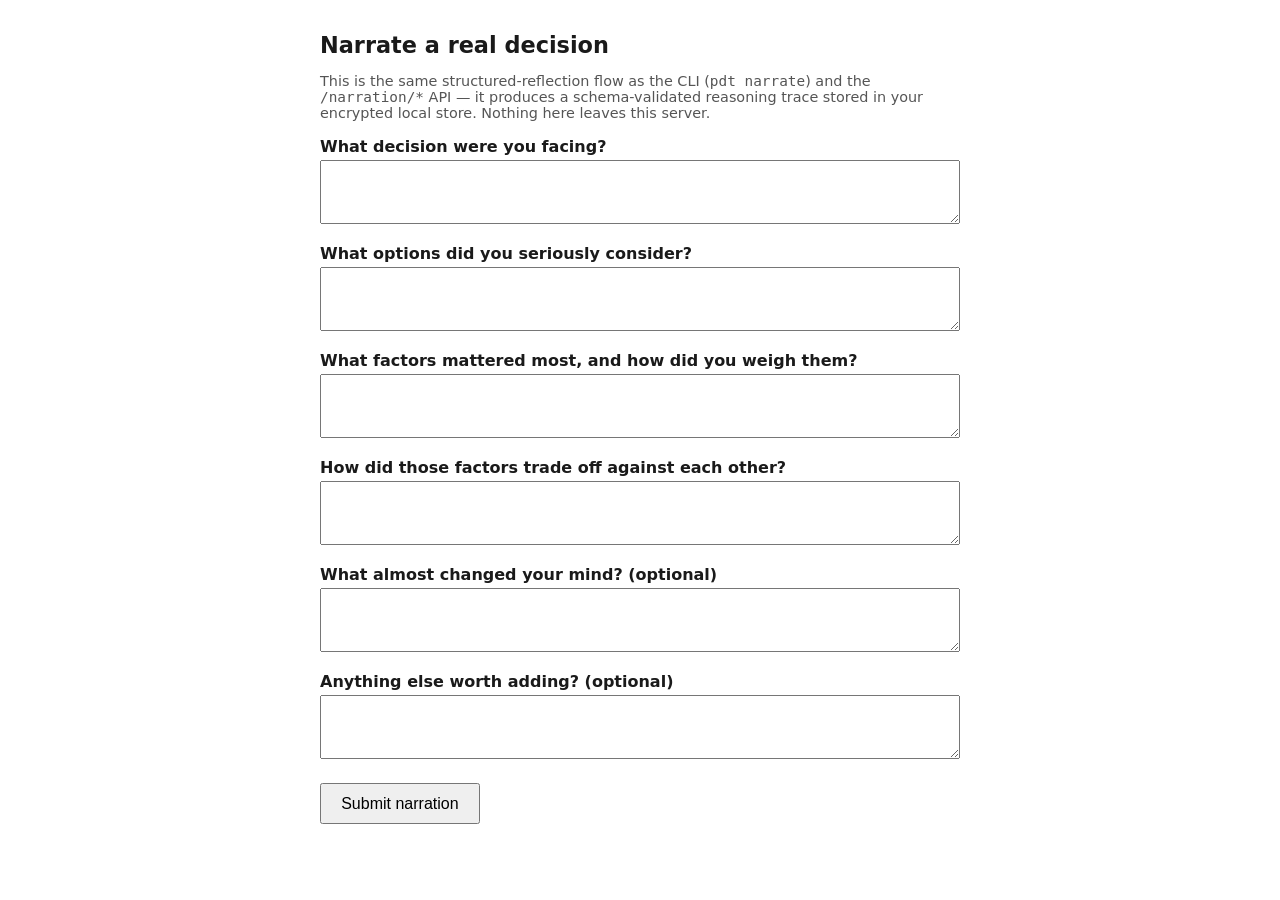
==== src/pdt/ui/web/narration/index.html @ 2767f9eb "first commit" ====
<!DOCTYPE html>
<html lang="en">
<head>
<meta charset="utf-8" />
<title>Personal Digital Twin — Narrate a decision</title>
<meta name="viewport" content="width=device-width, initial-scale=1" />
<style>
  body { font-family: system-ui, sans-serif; max-width: 640px; margin: 2rem auto; padding: 0 1rem; color: #1a1a1a; }
  h1 { font-size: 1.4rem; }
  p.hint { color: #555; font-size: 0.9rem; }
  label { display: block; font-weight: 600; margin-top: 1rem; }
  textarea { width: 100%; min-height: 4rem; margin-top: 0.25rem; font: inherit; box-sizing: border-box; }
  button { margin-top: 1.25rem; padding: 0.6rem 1.2rem; font-size: 1rem; cursor: pointer; }
  #result { margin-top: 1.5rem; white-space: pre-wrap; background: #f5f5f5; padding: 1rem; border-radius: 6px; display: none; }
  #error { color: #b00020; margin-top: 1rem; display: none; }
</style>
</head>
<body>
  <h1>Narrate a real decision</h1>
  <p class="hint">
    This is the same structured-reflection flow as the CLI (<code>pdt narrate</code>) and the
    <code>/narration/*</code> API — it produces a schema-validated reasoning trace stored in
    your encrypted local store. Nothing here leaves this server.
  </p>

  <form id="narration-form">
    <label for="intake">What decision were you facing?</label>
    <textarea id="intake" required></textarea>

    <label for="options">What options did you seriously consider?</label>
    <textarea id="options"></textarea>

    <label for="factors">What factors mattered most, and how did you weigh them?</label>
    <textarea id="factors"></textarea>

    <label for="weighting">How did those factors trade off against each other?</label>
    <textarea id="weighting"></textarea>

    <label for="counterfactual">What almost changed your mind? (optional)</label>
    <textarea id="counterfactual"></textarea>

    <label for="review">Anything else worth adding? (optional)</label>
    <textarea id="review"></textarea>

    <button type="submit">Submit narration</button>
  </form>

  <div id="error"></div>
  <pre id="result"></pre>

<script>
async function submitNarration(event) {
  event.preventDefault();
  const errorBox = document.getElementById('error');
  const resultBox = document.getElementById('result');
  errorBox.style.display = 'none';
  resultBox.style.display = 'none';

  const fields = ['intake', 'options', 'factors', 'weighting', 'counterfactual', 'review'];
  const narration = fields
    .map((id) => document.getElementById(id).value.trim())
    .filter((text) => text.length > 0)
    .join('\n');

  if (!narration) {
    errorBox.textContent = 'Please describe the decision before submitting.';
    errorBox.style.display = 'block';
    return;
  }

  try {
    const startResp = await fetch('/narration/start', { method: 'POST' });
    if (!startResp.ok) throw new Error('Could not start a narration session.');
    const session = await startResp.json();

    const submitResp = await fetch(`/narration/${session.id}/submit`, {
      method: 'POST',
      headers: { 'Content-Type': 'application/json' },
      body: JSON.stringify({ narration }),
    });
    const body = await submitResp.json();
    if (!submitResp.ok) {
      throw new Error(body.detail || 'Extraction failed.');
    }

    resultBox.textContent = JSON.stringify(body, null, 2);
    resultBox.style.display = 'block';
  } catch (err) {
    errorBox.textContent = err instanceof Error ? err.message : String(err);
    errorBox.style.display = 'block';
  }
}

document.getElementById('narration-form').addEventListener('submit', submitNarration);
</script>
</body>
</html>
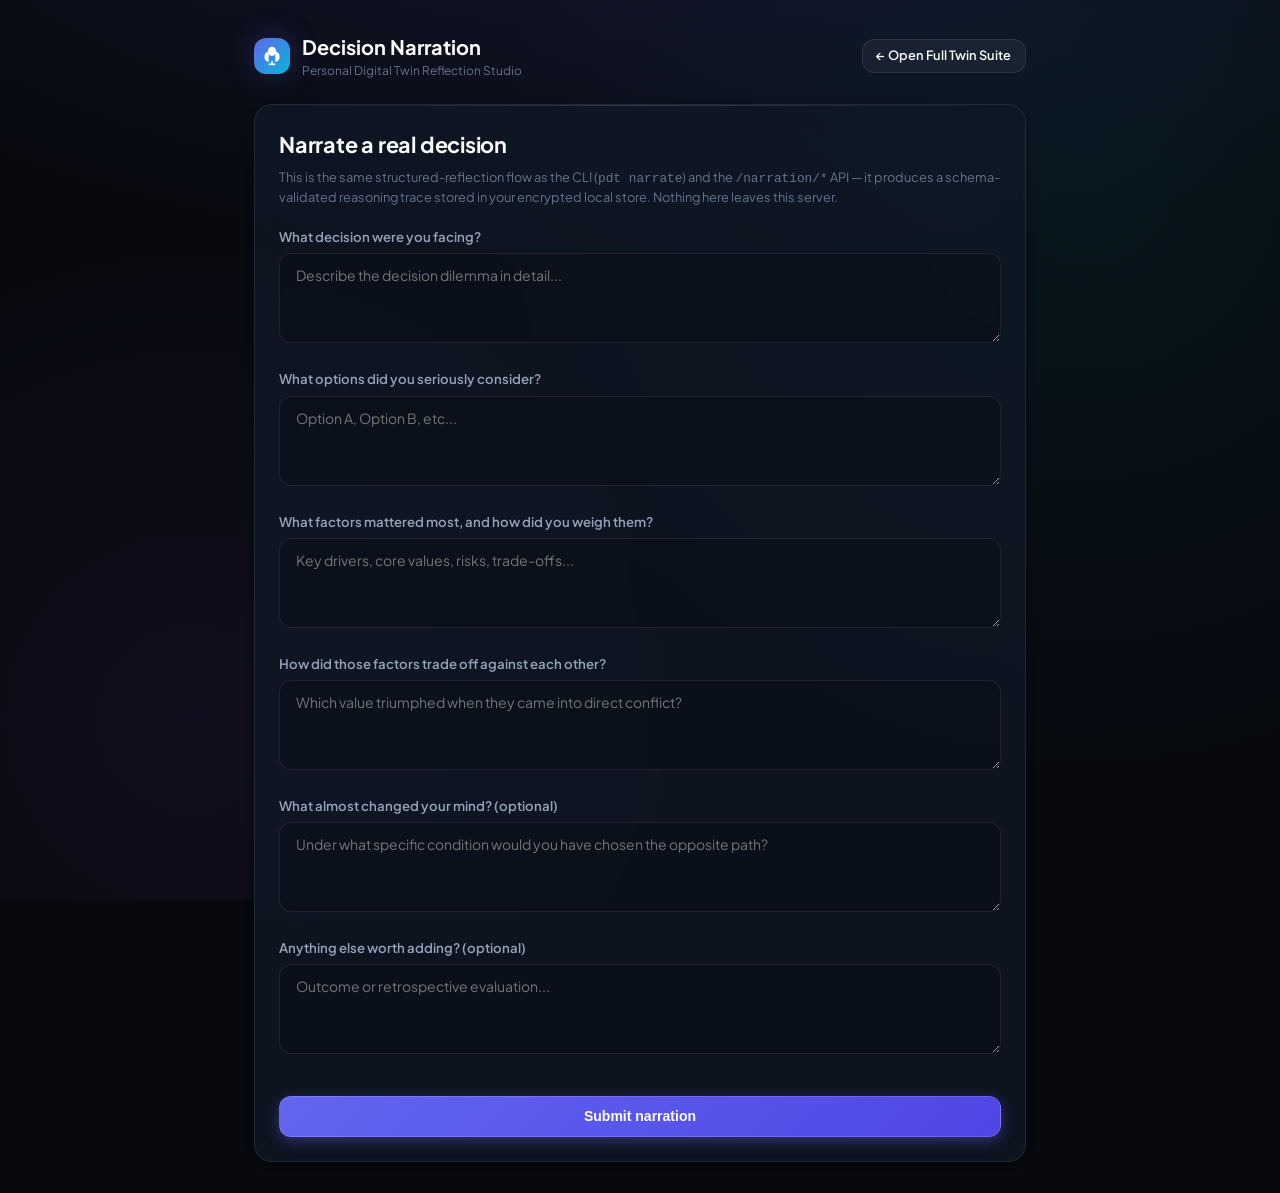
==== commit e6a5501e: "added proper UI" ====
--- a/src/pdt/ui/web/narration/index.html
+++ b/src/pdt/ui/web/narration/index.html
@@ -4,49 +4,87 @@
 <meta charset="utf-8" />
 <title>Personal Digital Twin — Narrate a decision</title>
 <meta name="viewport" content="width=device-width, initial-scale=1" />
+<link rel="stylesheet" href="../styles.css" />
 <style>
-  body { font-family: system-ui, sans-serif; max-width: 640px; margin: 2rem auto; padding: 0 1rem; color: #1a1a1a; }
-  h1 { font-size: 1.4rem; }
-  p.hint { color: #555; font-size: 0.9rem; }
-  label { display: block; font-weight: 600; margin-top: 1rem; }
-  textarea { width: 100%; min-height: 4rem; margin-top: 0.25rem; font: inherit; box-sizing: border-box; }
-  button { margin-top: 1.25rem; padding: 0.6rem 1.2rem; font-size: 1rem; cursor: pointer; }
-  #result { margin-top: 1.5rem; white-space: pre-wrap; background: #f5f5f5; padding: 1rem; border-radius: 6px; display: none; }
-  #error { color: #b00020; margin-top: 1rem; display: none; }
+  body {
+    max-width: 820px;
+    margin: 2rem auto;
+    padding: 0 1.5rem;
+  }
 </style>
 </head>
 <body>
-  <h1>Narrate a real decision</h1>
-  <p class="hint">
-    This is the same structured-reflection flow as the CLI (<code>pdt narrate</code>) and the
-    <code>/narration/*</code> API — it produces a schema-validated reasoning trace stored in
-    your encrypted local store. Nothing here leaves this server.
-  </p>
+  <div style="display: flex; justify-content: space-between; align-items: center; margin-bottom: 1.5rem;">
+    <div style="display: flex; align-items: center; gap: 0.75rem;">
+      <div class="brand-logo" style="width: 36px; height: 36px;">
+        <svg viewBox="0 0 24 24" fill="none" stroke="currentColor" stroke-width="2" style="width: 20px; height: 20px;">
+          <path d="M12 2a4 4 0 0 0-4 4v1a4 4 0 0 0 8 0V6a4 4 0 0 0-4-4z"/>
+          <path d="M16 8a4 4 0 0 1 4 4v2a4 4 0 0 1-4 4"/>
+          <path d="M8 8a4 4 0 0 0-4 4v2a4 4 0 0 0 4 4"/>
+          <path d="M12 18v4"/><path d="M8 22h8"/>
+        </svg>
+      </div>
+      <div>
+        <h2 style="font-size: 1.25rem; font-weight: 700; color: #fff; margin: 0;">Decision Narration</h2>
+        <div style="font-size: 0.75rem; color: var(--text-muted);">Personal Digital Twin Reflection Studio</div>
+      </div>
+    </div>
+    <a href="../" class="btn-secondary" style="text-decoration: none; font-size: 0.8rem; padding: 0.4rem 0.85rem;">
+      ← Open Full Twin Suite
+    </a>
+  </div>
 
-  <form id="narration-form">
-    <label for="intake">What decision were you facing?</label>
-    <textarea id="intake" required></textarea>
+  <div class="glass-card">
+    <div class="card-header">
+      <div>
+        <h1 class="card-title" style="font-size: 1.35rem;">Narrate a real decision</h1>
+        <p class="card-subtitle" style="margin-top: 0.4rem; line-height: 1.5;">
+          This is the same structured-reflection flow as the CLI (<code>pdt narrate</code>) and the
+          <code>/narration/*</code> API — it produces a schema-validated reasoning trace stored in
+          your encrypted local store. Nothing here leaves this server.
+        </p>
+      </div>
+    </div>
 
-    <label for="options">What options did you seriously consider?</label>
-    <textarea id="options"></textarea>
+    <form id="narration-form">
+      <div class="form-group">
+        <label class="form-label" for="intake">What decision were you facing?</label>
+        <textarea class="form-textarea" id="intake" required placeholder="Describe the decision dilemma in detail..."></textarea>
+      </div>
 
-    <label for="factors">What factors mattered most, and how did you weigh them?</label>
-    <textarea id="factors"></textarea>
+      <div class="form-group">
+        <label class="form-label" for="options">What options did you seriously consider?</label>
+        <textarea class="form-textarea" id="options" placeholder="Option A, Option B, etc..."></textarea>
+      </div>
 
-    <label for="weighting">How did those factors trade off against each other?</label>
-    <textarea id="weighting"></textarea>
+      <div class="form-group">
+        <label class="form-label" for="factors">What factors mattered most, and how did you weigh them?</label>
+        <textarea class="form-textarea" id="factors" placeholder="Key drivers, core values, risks, trade-offs..."></textarea>
+      </div>
 
-    <label for="counterfactual">What almost changed your mind? (optional)</label>
-    <textarea id="counterfactual"></textarea>
+      <div class="form-group">
+        <label class="form-label" for="weighting">How did those factors trade off against each other?</label>
+        <textarea class="form-textarea" id="weighting" placeholder="Which value triumphed when they came into direct conflict?"></textarea>
+      </div>
 
-    <label for="review">Anything else worth adding? (optional)</label>
-    <textarea id="review"></textarea>
+      <div class="form-group">
+        <label class="form-label" for="counterfactual">What almost changed your mind? (optional)</label>
+        <textarea class="form-textarea" id="counterfactual" placeholder="Under what specific condition would you have chosen the opposite path?"></textarea>
+      </div>
 
-    <button type="submit">Submit narration</button>
-  </form>
+      <div class="form-group">
+        <label class="form-label" for="review">Anything else worth adding? (optional)</label>
+        <textarea class="form-textarea" id="review" placeholder="Outcome or retrospective evaluation..."></textarea>
+      </div>
 
-  <div id="error"></div>
-  <pre id="result"></pre>
+      <button type="submit" class="btn-primary" style="width: 100%; justify-content: center; margin-top: 1rem;">
+        Submit narration
+      </button>
+    </form>
+
+    <div id="error" style="color: var(--accent-rose); margin-top: 1rem; display: none; padding: 0.75rem; background: rgba(244, 63, 94, 0.1); border-radius: var(--radius-sm); border: 1px solid rgba(244, 63, 94, 0.2);"></div>
+    <pre id="result" style="margin-top: 1.5rem; white-space: pre-wrap; background: rgba(0, 0, 0, 0.4); padding: 1.25rem; border-radius: var(--radius-md); border: 1px solid var(--border-subtle); display: none; font-family: var(--font-mono); font-size: 0.85rem; color: #cbd5e1;"></pre>
+  </div>
 
 <script>
 async function submitNarration(event) {
--- a/src/pdt/ui/web/styles.css
+++ b/src/pdt/ui/web/styles.css
@@ -0,0 +1,1330 @@
+@import url('https://fonts.googleapis.com/css2?family=Plus+Jakarta+Sans:wght@300;400;500;600;700;800&family=JetBrains+Mono:wght@400;500;600&display=swap');
+
+:root {
+  --bg-void: #07090e;
+  --bg-deep: #0b0f19;
+  --bg-surface: rgba(17, 24, 39, 0.75);
+  --bg-surface-elevated: rgba(26, 36, 58, 0.85);
+  --bg-glass-subtle: rgba(255, 255, 255, 0.03);
+  --bg-glass-hover: rgba(255, 255, 255, 0.06);
+
+  --border-subtle: rgba(255, 255, 255, 0.08);
+  --border-hover: rgba(255, 255, 255, 0.16);
+  --border-accent: rgba(99, 102, 241, 0.4);
+  --border-cyan: rgba(6, 182, 212, 0.4);
+
+  --accent-indigo: #6366f1;
+  --accent-indigo-light: #818cf8;
+  --accent-cyan: #06b6d4;
+  --accent-cyan-light: #22d3ee;
+  --accent-emerald: #10b981;
+  --accent-emerald-light: #34d399;
+  --accent-amber: #f59e0b;
+  --accent-amber-light: #fbbf24;
+  --accent-rose: #f43f5e;
+  --accent-rose-light: #fb7185;
+  --accent-purple: #8b5cf6;
+
+  --text-primary: #f8fafc;
+  --text-secondary: #94a3b8;
+  --text-muted: #64748b;
+  --text-dim: #475569;
+
+  --font-main: 'Plus Jakarta Sans', system-ui, -apple-system, sans-serif;
+  --font-mono: 'JetBrains Mono', monospace;
+
+  --shadow-sm: 0 2px 8px rgba(0, 0, 0, 0.4);
+  --shadow-md: 0 8px 24px rgba(0, 0, 0, 0.5);
+  --shadow-lg: 0 16px 40px rgba(0, 0, 0, 0.65);
+  --shadow-glow: 0 0 30px rgba(99, 102, 241, 0.25);
+  --shadow-cyan-glow: 0 0 24px rgba(6, 182, 212, 0.25);
+
+  --radius-sm: 8px;
+  --radius-md: 12px;
+  --radius-lg: 18px;
+  --radius-xl: 24px;
+  --radius-full: 9999px;
+
+  --transition-fast: 150ms cubic-bezier(0.4, 0, 0.2, 1);
+  --transition-normal: 250ms cubic-bezier(0.4, 0, 0.2, 1);
+  --transition-smooth: 400ms cubic-bezier(0.16, 1, 0.3, 1);
+}
+
+*, *::before, *::after {
+  box-sizing: border-box;
+  margin: 0;
+  padding: 0;
+}
+
+body {
+  font-family: var(--font-main);
+  background: var(--bg-void);
+  color: var(--text-primary);
+  min-height: 100vh;
+  line-height: 1.5;
+  overflow-x: hidden;
+  background-image: 
+    radial-gradient(ellipse 80% 50% at 50% -20%, rgba(99, 102, 241, 0.15), transparent),
+    radial-gradient(circle 600px at 85% 20%, rgba(6, 182, 212, 0.08), transparent),
+    radial-gradient(circle 500px at 15% 80%, rgba(139, 92, 246, 0.07), transparent);
+  background-attachment: fixed;
+}
+
+/* Scrollbar */
+::-webkit-scrollbar {
+  width: 8px;
+  height: 8px;
+}
+::-webkit-scrollbar-track {
+  background: var(--bg-deep);
+}
+::-webkit-scrollbar-thumb {
+  background: rgba(255, 255, 255, 0.15);
+  border-radius: var(--radius-full);
+}
+::-webkit-scrollbar-thumb:hover {
+  background: rgba(255, 255, 255, 0.25);
+}
+
+/* App Header */
+.app-header {
+  position: sticky;
+  top: 0;
+  z-index: 100;
+  background: rgba(7, 9, 14, 0.82);
+  backdrop-filter: blur(20px);
+  -webkit-backdrop-filter: blur(20px);
+  border-bottom: 1px solid var(--border-subtle);
+  padding: 0.875rem 2rem;
+}
+
+.header-container {
+  max-width: 1440px;
+  margin: 0 auto;
+  display: flex;
+  align-items: center;
+  justify-content: space-between;
+  gap: 1.5rem;
+}
+
+.brand-section {
+  display: flex;
+  align-items: center;
+  gap: 1rem;
+}
+
+.brand-logo {
+  width: 42px;
+  height: 42px;
+  border-radius: var(--radius-md);
+  background: linear-gradient(135deg, var(--accent-indigo), var(--accent-cyan));
+  display: flex;
+  align-items: center;
+  justify-content: center;
+  box-shadow: var(--shadow-glow);
+  position: relative;
+  flex-shrink: 0;
+}
+
+.brand-logo svg {
+  width: 24px;
+  height: 24px;
+  fill: #fff;
+}
+
+.brand-titles h1 {
+  font-size: 1.25rem;
+  font-weight: 700;
+  letter-spacing: -0.02em;
+  background: linear-gradient(to right, #ffffff, #cbd5e1);
+  -webkit-background-clip: text;
+  -webkit-text-fill-color: transparent;
+  line-height: 1.2;
+}
+
+.brand-titles .tagline {
+  font-size: 0.75rem;
+  color: var(--text-muted);
+  font-weight: 500;
+  letter-spacing: 0.03em;
+  text-transform: uppercase;
+}
+
+.header-stats {
+  display: flex;
+  align-items: center;
+  gap: 1.25rem;
+}
+
+.status-badge {
+  display: flex;
+  align-items: center;
+  gap: 0.5rem;
+  padding: 0.35rem 0.85rem;
+  background: var(--bg-surface);
+  border: 1px solid var(--border-subtle);
+  border-radius: var(--radius-full);
+  font-size: 0.8rem;
+  font-weight: 500;
+}
+
+.status-dot {
+  width: 8px;
+  height: 8px;
+  border-radius: 50%;
+  background: var(--accent-emerald);
+  box-shadow: 0 0 10px var(--accent-emerald);
+  position: relative;
+}
+
+.status-dot.pulsing::after {
+  content: '';
+  position: absolute;
+  top: -2px;
+  left: -2px;
+  width: 12px;
+  height: 12px;
+  border-radius: 50%;
+  border: 1px solid var(--accent-emerald);
+  animation: pulse-ring 2s infinite ease-out;
+}
+
+@keyframes pulse-ring {
+  0% { transform: scale(0.8); opacity: 1; }
+  100% { transform: scale(2.2); opacity: 0; }
+}
+
+.header-actions {
+  display: flex;
+  align-items: center;
+  gap: 0.75rem;
+}
+
+.data-mode-toggle {
+  display: flex;
+  background: rgba(0, 0, 0, 0.4);
+  border: 1px solid var(--border-subtle);
+  border-radius: var(--radius-full);
+  padding: 2px;
+}
+
+.mode-btn {
+  padding: 0.35rem 0.85rem;
+  border: none;
+  background: transparent;
+  color: var(--text-muted);
+  font-size: 0.775rem;
+  font-weight: 600;
+  cursor: pointer;
+  border-radius: var(--radius-full);
+  transition: var(--transition-fast);
+}
+
+.mode-btn.active {
+  background: var(--accent-indigo);
+  color: #fff;
+  box-shadow: 0 2px 10px rgba(99, 102, 241, 0.4);
+}
+
+.btn-icon {
+  background: var(--bg-surface);
+  border: 1px solid var(--border-subtle);
+  color: var(--text-secondary);
+  width: 36px;
+  height: 36px;
+  border-radius: var(--radius-md);
+  display: inline-flex;
+  align-items: center;
+  justify-content: center;
+  cursor: pointer;
+  transition: var(--transition-fast);
+}
+
+.btn-icon:hover {
+  background: var(--bg-surface-elevated);
+  border-color: var(--border-hover);
+  color: var(--text-primary);
+}
+
+/* Navigation Tabs */
+.nav-bar {
+  background: rgba(11, 15, 25, 0.75);
+  border-bottom: 1px solid var(--border-subtle);
+  backdrop-filter: blur(12px);
+  padding: 0 2rem;
+  position: sticky;
+  top: 67px;
+  z-index: 90;
+}
+
+.nav-container {
+  max-width: 1440px;
+  margin: 0 auto;
+  display: flex;
+  gap: 0.5rem;
+  overflow-x: auto;
+  scrollbar-width: none;
+}
+
+.nav-container::-webkit-scrollbar {
+  display: none;
+}
+
+.nav-tab {
+  display: flex;
+  align-items: center;
+  gap: 0.5rem;
+  padding: 0.85rem 1.15rem;
+  background: transparent;
+  border: none;
+  border-bottom: 2px solid transparent;
+  color: var(--text-secondary);
+  font-size: 0.875rem;
+  font-weight: 600;
+  cursor: pointer;
+  white-space: nowrap;
+  transition: var(--transition-fast);
+}
+
+.nav-tab svg {
+  width: 17px;
+  height: 17px;
+  opacity: 0.7;
+  transition: var(--transition-fast);
+}
+
+.nav-tab:hover {
+  color: var(--text-primary);
+}
+
+.nav-tab:hover svg {
+  opacity: 1;
+}
+
+.nav-tab.active {
+  color: #fff;
+  border-bottom-color: var(--accent-indigo-light);
+}
+
+.nav-tab.active svg {
+  opacity: 1;
+  stroke: var(--accent-cyan-light);
+}
+
+.badge-counter {
+  padding: 0.15rem 0.5rem;
+  border-radius: var(--radius-full);
+  background: rgba(255, 255, 255, 0.1);
+  font-size: 0.7rem;
+  font-weight: 700;
+}
+
+.badge-counter.alert {
+  background: rgba(244, 63, 94, 0.2);
+  color: var(--accent-rose-light);
+  border: 1px solid rgba(244, 63, 94, 0.3);
+}
+
+/* Main Layout */
+.main-wrapper {
+  max-width: 1440px;
+  margin: 0 auto;
+  padding: 2rem;
+  min-height: calc(100vh - 140px);
+}
+
+.tab-pane {
+  display: none;
+  animation: fadeIn 0.3s ease-in-out;
+}
+
+.tab-pane.active {
+  display: block;
+}
+
+@keyframes fadeIn {
+  from { opacity: 0; transform: translateY(8px); }
+  to { opacity: 1; transform: translateY(0); }
+}
+
+/* Grid System */
+.grid-cols-4 {
+  display: grid;
+  grid-template-columns: repeat(4, 1fr);
+  gap: 1.5rem;
+}
+
+.grid-cols-3 {
+  display: grid;
+  grid-template-columns: repeat(3, 1fr);
+  gap: 1.5rem;
+}
+
+.grid-cols-2 {
+  display: grid;
+  grid-template-columns: repeat(2, 1fr);
+  gap: 1.5rem;
+}
+
+.grid-1-2 {
+  display: grid;
+  grid-template-columns: 1fr 2fr;
+  gap: 1.5rem;
+}
+
+.grid-2-1 {
+  display: grid;
+  grid-template-columns: 2fr 1fr;
+  gap: 1.5rem;
+}
+
+@media (max-width: 1100px) {
+  .grid-cols-4 { grid-template-columns: repeat(2, 1fr); }
+  .grid-cols-3 { grid-template-columns: 1fr; }
+  .grid-1-2, .grid-2-1 { grid-template-columns: 1fr; }
+}
+
+@media (max-width: 680px) {
+  .grid-cols-4, .grid-cols-2 { grid-template-columns: 1fr; }
+  .main-wrapper { padding: 1rem; }
+  .app-header { padding: 0.75rem 1rem; }
+}
+
+/* Glassmorphic Cards */
+.glass-card {
+  background: var(--bg-surface);
+  border: 1px solid var(--border-subtle);
+  border-radius: var(--radius-lg);
+  padding: 1.5rem;
+  box-shadow: var(--shadow-sm);
+  backdrop-filter: blur(16px);
+  -webkit-backdrop-filter: blur(16px);
+  position: relative;
+  overflow: hidden;
+  transition: var(--transition-normal);
+}
+
+.glass-card::before {
+  content: '';
+  position: absolute;
+  top: 0;
+  left: 0;
+  right: 0;
+  height: 1px;
+  background: linear-gradient(90deg, transparent, rgba(255, 255, 255, 0.15), transparent);
+}
+
+.glass-card.interactive:hover {
+  border-color: var(--border-hover);
+  transform: translateY(-2px);
+  box-shadow: var(--shadow-md);
+}
+
+.card-header {
+  display: flex;
+  align-items: center;
+  justify-content: space-between;
+  margin-bottom: 1.25rem;
+}
+
+.card-title {
+  display: flex;
+  align-items: center;
+  gap: 0.65rem;
+  font-size: 1.05rem;
+  font-weight: 700;
+  color: var(--text-primary);
+  letter-spacing: -0.01em;
+}
+
+.card-title svg {
+  width: 20px;
+  height: 20px;
+  color: var(--accent-indigo-light);
+}
+
+.card-subtitle {
+  font-size: 0.8rem;
+  color: var(--text-muted);
+  margin-top: 0.25rem;
+}
+
+/* KPI Metric Cards */
+.kpi-card {
+  padding: 1.5rem;
+  position: relative;
+}
+
+.kpi-header {
+  display: flex;
+  justify-content: space-between;
+  align-items: flex-start;
+  margin-bottom: 0.75rem;
+}
+
+.kpi-label {
+  font-size: 0.8rem;
+  font-weight: 600;
+  text-transform: uppercase;
+  letter-spacing: 0.05em;
+  color: var(--text-muted);
+}
+
+.kpi-icon-wrap {
+  width: 36px;
+  height: 36px;
+  border-radius: var(--radius-md);
+  display: flex;
+  align-items: center;
+  justify-content: center;
+  background: rgba(99, 102, 241, 0.1);
+  color: var(--accent-indigo-light);
+}
+
+.kpi-icon-wrap.cyan {
+  background: rgba(6, 182, 212, 0.1);
+  color: var(--accent-cyan);
+}
+
+.kpi-icon-wrap.emerald {
+  background: rgba(16, 185, 129, 0.1);
+  color: var(--accent-emerald);
+}
+
+.kpi-icon-wrap.rose {
+  background: rgba(244, 63, 94, 0.1);
+  color: var(--accent-rose);
+}
+
+.kpi-value {
+  font-size: 2.15rem;
+  font-weight: 800;
+  letter-spacing: -0.03em;
+  line-height: 1.1;
+  color: #fff;
+}
+
+.kpi-meta {
+  display: flex;
+  align-items: center;
+  gap: 0.5rem;
+  margin-top: 0.5rem;
+  font-size: 0.775rem;
+  color: var(--text-secondary);
+}
+
+.kpi-trend {
+  font-weight: 700;
+}
+.kpi-trend.positive { color: var(--accent-emerald); }
+.kpi-trend.neutral { color: var(--accent-cyan); }
+.kpi-trend.warning { color: var(--accent-amber); }
+
+/* Hero Banner */
+.hero-banner {
+  background: linear-gradient(135deg, rgba(30, 41, 59, 0.8), rgba(15, 23, 42, 0.9));
+  border: 1px solid rgba(99, 102, 241, 0.3);
+  border-radius: var(--radius-xl);
+  padding: 2rem 2.5rem;
+  margin-bottom: 2rem;
+  position: relative;
+  overflow: hidden;
+  box-shadow: var(--shadow-glow);
+}
+
+.hero-banner::after {
+  content: '';
+  position: absolute;
+  top: -50%;
+  right: -20%;
+  width: 450px;
+  height: 450px;
+  background: radial-gradient(circle, rgba(99, 102, 241, 0.2), transparent 70%);
+  pointer-events: none;
+}
+
+.hero-content {
+  position: relative;
+  z-index: 2;
+  max-width: 820px;
+}
+
+.hero-badge {
+  display: inline-flex;
+  align-items: center;
+  gap: 0.5rem;
+  padding: 0.35rem 0.85rem;
+  background: rgba(99, 102, 241, 0.15);
+  border: 1px solid rgba(99, 102, 241, 0.3);
+  border-radius: var(--radius-full);
+  font-size: 0.75rem;
+  font-weight: 700;
+  color: var(--accent-indigo-light);
+  margin-bottom: 1rem;
+  text-transform: uppercase;
+  letter-spacing: 0.05em;
+}
+
+.hero-title {
+  font-size: 1.85rem;
+  font-weight: 800;
+  line-height: 1.25;
+  letter-spacing: -0.02em;
+  margin-bottom: 0.75rem;
+  background: linear-gradient(to right, #ffffff, #e2e8f0);
+  -webkit-background-clip: text;
+  -webkit-text-fill-color: transparent;
+}
+
+.hero-desc {
+  font-size: 0.95rem;
+  color: var(--text-secondary);
+  line-height: 1.6;
+  margin-bottom: 1.5rem;
+}
+
+.hero-actions {
+  display: flex;
+  align-items: center;
+  gap: 1rem;
+  flex-wrap: wrap;
+}
+
+/* Buttons */
+.btn-primary {
+  display: inline-flex;
+  align-items: center;
+  gap: 0.5rem;
+  padding: 0.7rem 1.4rem;
+  background: linear-gradient(135deg, var(--accent-indigo), #4f46e5);
+  border: 1px solid rgba(255, 255, 255, 0.15);
+  border-radius: var(--radius-md);
+  color: #fff;
+  font-size: 0.875rem;
+  font-weight: 600;
+  cursor: pointer;
+  box-shadow: 0 4px 14px rgba(99, 102, 241, 0.4);
+  transition: var(--transition-normal);
+}
+
+.btn-primary:hover {
+  transform: translateY(-1px);
+  box-shadow: 0 6px 20px rgba(99, 102, 241, 0.6);
+  background: linear-gradient(135deg, var(--accent-indigo-light), var(--accent-indigo));
+}
+
+.btn-secondary {
+  display: inline-flex;
+  align-items: center;
+  gap: 0.5rem;
+  padding: 0.7rem 1.4rem;
+  background: rgba(255, 255, 255, 0.05);
+  border: 1px solid var(--border-subtle);
+  border-radius: var(--radius-md);
+  color: var(--text-primary);
+  font-size: 0.875rem;
+  font-weight: 600;
+  cursor: pointer;
+  transition: var(--transition-fast);
+}
+
+.btn-secondary:hover {
+  background: rgba(255, 255, 255, 0.1);
+  border-color: var(--border-hover);
+}
+
+/* Confidence Bar Component */
+.confidence-bar-container {
+  margin-top: 0.85rem;
+}
+
+.confidence-bar-header {
+  display: flex;
+  justify-content: space-between;
+  align-items: center;
+  font-size: 0.8rem;
+  margin-bottom: 0.4rem;
+}
+
+.confidence-bar-label {
+  font-weight: 600;
+  color: var(--text-secondary);
+}
+
+.confidence-bar-numbers {
+  font-family: var(--font-mono);
+  font-size: 0.75rem;
+  color: var(--text-muted);
+}
+
+.confidence-bar-track {
+  height: 8px;
+  background: rgba(0, 0, 0, 0.35);
+  border-radius: var(--radius-full);
+  position: relative;
+  overflow: hidden;
+  border: 1px solid rgba(255, 255, 255, 0.05);
+}
+
+.confidence-bar-ci {
+  position: absolute;
+  top: 0;
+  bottom: 0;
+  background: rgba(99, 102, 241, 0.25);
+  border-radius: var(--radius-full);
+}
+
+.confidence-bar-fill {
+  position: absolute;
+  top: 0;
+  bottom: 0;
+  background: linear-gradient(90deg, var(--accent-indigo), var(--accent-cyan));
+  border-radius: var(--radius-full);
+  transition: width 0.6s cubic-bezier(0.16, 1, 0.3, 1);
+}
+
+/* Canvas Belief Graph Section */
+.graph-viewport {
+  position: relative;
+  width: 100%;
+  height: 580px;
+  background: radial-gradient(circle at center, #0e1526 0%, #080a12 100%);
+  border-radius: var(--radius-lg);
+  border: 1px solid var(--border-subtle);
+  overflow: hidden;
+}
+
+#belief-canvas {
+  width: 100%;
+  height: 100%;
+  display: block;
+}
+
+.graph-controls {
+  position: absolute;
+  top: 1.25rem;
+  left: 1.25rem;
+  display: flex;
+  align-items: center;
+  gap: 0.5rem;
+  background: rgba(11, 15, 25, 0.85);
+  backdrop-filter: blur(12px);
+  border: 1px solid var(--border-subtle);
+  border-radius: var(--radius-full);
+  padding: 0.35rem 0.65rem;
+  z-index: 10;
+}
+
+.domain-pill {
+  font-size: 0.75rem;
+  font-weight: 600;
+  padding: 0.25rem 0.65rem;
+  border-radius: var(--radius-full);
+  cursor: pointer;
+  background: transparent;
+  border: 1px solid transparent;
+  color: var(--text-muted);
+  transition: var(--transition-fast);
+}
+
+.domain-pill.active {
+  background: rgba(99, 102, 241, 0.2);
+  border-color: rgba(99, 102, 241, 0.4);
+  color: #fff;
+}
+
+.graph-zoom-controls {
+  position: absolute;
+  bottom: 1.25rem;
+  right: 1.25rem;
+  display: flex;
+  flex-direction: column;
+  gap: 0.35rem;
+  z-index: 10;
+}
+
+.graph-legend {
+  position: absolute;
+  bottom: 1.25rem;
+  left: 1.25rem;
+  background: rgba(11, 15, 25, 0.85);
+  backdrop-filter: blur(12px);
+  border: 1px solid var(--border-subtle);
+  border-radius: var(--radius-md);
+  padding: 0.75rem 1rem;
+  font-size: 0.75rem;
+  color: var(--text-secondary);
+  display: flex;
+  gap: 1rem;
+  z-index: 10;
+}
+
+.legend-item {
+  display: flex;
+  align-items: center;
+  gap: 0.4rem;
+}
+
+.legend-dot {
+  width: 10px;
+  height: 10px;
+  border-radius: 50%;
+}
+
+/* Belief Inspector Drawer */
+.inspector-card {
+  padding: 1.5rem;
+  min-height: 580px;
+  display: flex;
+  flex-direction: column;
+}
+
+.inspector-empty {
+  flex: 1;
+  display: flex;
+  flex-direction: column;
+  align-items: center;
+  justify-content: center;
+  text-align: center;
+  color: var(--text-muted);
+  padding: 2rem;
+}
+
+.inspector-empty svg {
+  width: 48px;
+  height: 48px;
+  stroke: var(--text-dim);
+  margin-bottom: 1rem;
+}
+
+.belief-badge {
+  display: inline-block;
+  padding: 0.25rem 0.65rem;
+  border-radius: var(--radius-full);
+  font-size: 0.75rem;
+  font-weight: 700;
+  text-transform: uppercase;
+  margin-bottom: 0.75rem;
+}
+
+.belief-statement {
+  font-size: 1.15rem;
+  font-weight: 600;
+  color: var(--text-primary);
+  line-height: 1.4;
+  margin-bottom: 1.25rem;
+}
+
+.belief-stats-grid {
+  display: grid;
+  grid-template-columns: 1fr 1fr;
+  gap: 1rem;
+  margin-bottom: 1.5rem;
+}
+
+.stat-box {
+  background: rgba(0, 0, 0, 0.25);
+  border: 1px solid var(--border-subtle);
+  border-radius: var(--radius-md);
+  padding: 0.85rem;
+}
+
+.stat-box .stat-label {
+  font-size: 0.7rem;
+  color: var(--text-muted);
+  text-transform: uppercase;
+  font-weight: 600;
+}
+
+.stat-box .stat-val {
+  font-size: 1.25rem;
+  font-weight: 700;
+  color: #fff;
+  font-family: var(--font-mono);
+  margin-top: 0.2rem;
+}
+
+/* Simulation Sandbox */
+.sandbox-header-strip {
+  display: flex;
+  justify-content: space-between;
+  align-items: center;
+  margin-bottom: 1.5rem;
+  flex-wrap: wrap;
+  gap: 1rem;
+}
+
+.query-type-selector {
+  display: flex;
+  background: rgba(0, 0, 0, 0.4);
+  border: 1px solid var(--border-subtle);
+  border-radius: var(--radius-md);
+  padding: 3px;
+  gap: 3px;
+}
+
+.query-type-btn {
+  padding: 0.5rem 1rem;
+  border: none;
+  background: transparent;
+  color: var(--text-secondary);
+  font-size: 0.8rem;
+  font-weight: 600;
+  border-radius: var(--radius-sm);
+  cursor: pointer;
+  transition: var(--transition-fast);
+}
+
+.query-type-btn.active {
+  background: var(--accent-indigo);
+  color: #fff;
+}
+
+.scenario-presets {
+  display: flex;
+  align-items: center;
+  gap: 0.5rem;
+  font-size: 0.8rem;
+  color: var(--text-muted);
+}
+
+.preset-chip {
+  padding: 0.35rem 0.75rem;
+  background: var(--bg-surface);
+  border: 1px solid var(--border-subtle);
+  border-radius: var(--radius-full);
+  color: var(--text-secondary);
+  font-size: 0.75rem;
+  font-weight: 600;
+  cursor: pointer;
+  transition: var(--transition-fast);
+}
+
+.preset-chip:hover {
+  background: var(--bg-surface-elevated);
+  border-color: var(--border-hover);
+  color: var(--text-primary);
+}
+
+.form-group {
+  margin-bottom: 1.25rem;
+}
+
+.form-label {
+  display: block;
+  font-size: 0.825rem;
+  font-weight: 600;
+  color: var(--text-secondary);
+  margin-bottom: 0.4rem;
+}
+
+.form-input, .form-textarea, .form-select {
+  width: 100%;
+  padding: 0.75rem 1rem;
+  background: rgba(11, 15, 25, 0.6);
+  border: 1px solid var(--border-subtle);
+  border-radius: var(--radius-md);
+  color: var(--text-primary);
+  font-family: var(--font-main);
+  font-size: 0.875rem;
+  outline: none;
+  transition: var(--transition-fast);
+}
+
+.form-textarea {
+  min-height: 90px;
+  resize: vertical;
+}
+
+.form-input:focus, .form-textarea:focus, .form-select:focus {
+  border-color: var(--border-focus);
+  box-shadow: 0 0 0 3px rgba(99, 102, 241, 0.2);
+}
+
+.options-builder {
+  display: flex;
+  flex-direction: column;
+  gap: 0.5rem;
+}
+
+.option-row {
+  display: flex;
+  align-items: center;
+  gap: 0.5rem;
+}
+
+.option-tag {
+  width: 28px;
+  height: 28px;
+  border-radius: var(--radius-sm);
+  background: rgba(99, 102, 241, 0.2);
+  color: var(--accent-indigo-light);
+  font-weight: 700;
+  font-size: 0.75rem;
+  display: flex;
+  align-items: center;
+  justify-content: center;
+  flex-shrink: 0;
+}
+
+/* Perturbation Sliders (Counterfactual) */
+.perturb-panel {
+  background: rgba(0, 0, 0, 0.25);
+  border: 1px solid var(--border-subtle);
+  border-radius: var(--radius-md);
+  padding: 1.25rem;
+  margin-bottom: 1.25rem;
+}
+
+.perturb-slider-grid {
+  display: grid;
+  grid-template-columns: repeat(2, 1fr);
+  gap: 1rem;
+}
+
+.slider-group {
+  display: flex;
+  flex-direction: column;
+  gap: 0.35rem;
+}
+
+.slider-header {
+  display: flex;
+  justify-content: space-between;
+  font-size: 0.775rem;
+}
+
+.slider-val {
+  font-family: var(--font-mono);
+  font-weight: 700;
+}
+
+.slider-val.positive { color: var(--accent-emerald); }
+.slider-val.negative { color: var(--accent-rose); }
+.slider-val.zero { color: var(--text-muted); }
+
+input[type="range"] {
+  accent-color: var(--accent-indigo);
+  cursor: pointer;
+}
+
+/* Simulation Result Presentation */
+.sim-result-card {
+  background: linear-gradient(135deg, rgba(26, 36, 58, 0.9), rgba(15, 23, 42, 0.95));
+  border: 1px solid rgba(99, 102, 241, 0.35);
+  border-radius: var(--radius-lg);
+  padding: 1.75rem;
+  box-shadow: var(--shadow-glow);
+}
+
+.sim-choice-highlight {
+  display: flex;
+  align-items: center;
+  justify-content: space-between;
+  background: rgba(99, 102, 241, 0.12);
+  border: 1px solid rgba(99, 102, 241, 0.3);
+  border-radius: var(--radius-md);
+  padding: 1.25rem 1.5rem;
+  margin-bottom: 1.25rem;
+}
+
+.choice-label {
+  font-size: 0.75rem;
+  font-weight: 700;
+  text-transform: uppercase;
+  color: var(--accent-indigo-light);
+  letter-spacing: 0.05em;
+}
+
+.choice-text {
+  font-size: 1.35rem;
+  font-weight: 800;
+  color: #fff;
+  margin-top: 0.2rem;
+}
+
+.ci-pill {
+  font-family: var(--font-mono);
+  font-size: 0.825rem;
+  background: rgba(0, 0, 0, 0.4);
+  border: 1px solid var(--border-subtle);
+  padding: 0.35rem 0.75rem;
+  border-radius: var(--radius-full);
+  color: var(--accent-cyan);
+}
+
+.monologue-box {
+  background: rgba(0, 0, 0, 0.35);
+  border-left: 3px solid var(--accent-cyan);
+  padding: 1rem 1.25rem;
+  border-radius: 0 var(--radius-md) var(--radius-md) 0;
+  font-size: 0.9rem;
+  line-height: 1.6;
+  color: #cbd5e1;
+  margin-bottom: 1.25rem;
+  font-style: italic;
+}
+
+.contributions-strip {
+  display: flex;
+  flex-wrap: wrap;
+  gap: 0.5rem;
+  margin-bottom: 1.25rem;
+}
+
+.param-pill {
+  display: inline-flex;
+  align-items: center;
+  gap: 0.4rem;
+  padding: 0.25rem 0.65rem;
+  background: rgba(255, 255, 255, 0.06);
+  border: 1px solid var(--border-subtle);
+  border-radius: var(--radius-full);
+  font-size: 0.75rem;
+  font-family: var(--font-mono);
+}
+
+.param-weight {
+  color: var(--accent-emerald-light);
+  font-weight: 700;
+}
+
+/* Feedback Drawer in Simulation */
+.feedback-box {
+  background: rgba(11, 15, 25, 0.6);
+  border: 1px solid var(--border-subtle);
+  border-radius: var(--radius-md);
+  padding: 1rem 1.25rem;
+  margin-top: 1.25rem;
+}
+
+.feedback-title {
+  font-size: 0.85rem;
+  font-weight: 700;
+  color: var(--text-primary);
+  margin-bottom: 0.5rem;
+}
+
+/* Tension Cards */
+.tension-card {
+  background: rgba(20, 24, 36, 0.75);
+  border: 1px solid rgba(244, 63, 94, 0.2);
+  border-radius: var(--radius-md);
+  padding: 1.25rem;
+  margin-bottom: 1rem;
+  transition: var(--transition-fast);
+}
+
+.tension-card:hover {
+  border-color: rgba(244, 63, 94, 0.45);
+  transform: translateY(-2px);
+}
+
+.tension-header {
+  display: flex;
+  justify-content: space-between;
+  align-items: center;
+  margin-bottom: 0.75rem;
+}
+
+.tension-pair {
+  display: flex;
+  align-items: center;
+  gap: 0.5rem;
+  font-weight: 700;
+  font-size: 0.95rem;
+}
+
+.tension-vs {
+  font-size: 0.75rem;
+  color: var(--accent-rose);
+  font-weight: 800;
+  padding: 0.15rem 0.4rem;
+  background: rgba(244, 63, 94, 0.1);
+  border-radius: var(--radius-sm);
+}
+
+.severity-meter {
+  display: flex;
+  align-items: center;
+  gap: 0.35rem;
+  font-size: 0.75rem;
+  font-weight: 700;
+  color: var(--accent-rose-light);
+}
+
+/* Narration Studio */
+.studio-steps-nav {
+  display: flex;
+  align-items: center;
+  gap: 0.5rem;
+  margin-bottom: 1.5rem;
+  overflow-x: auto;
+  padding-bottom: 0.5rem;
+}
+
+.studio-step-btn {
+  display: flex;
+  align-items: center;
+  gap: 0.5rem;
+  padding: 0.6rem 1rem;
+  background: rgba(0, 0, 0, 0.3);
+  border: 1px solid var(--border-subtle);
+  border-radius: var(--radius-full);
+  color: var(--text-muted);
+  font-size: 0.8rem;
+  font-weight: 600;
+  cursor: pointer;
+  transition: var(--transition-fast);
+  white-space: nowrap;
+}
+
+.studio-step-btn.active {
+  background: var(--accent-indigo);
+  border-color: var(--accent-indigo-light);
+  color: #fff;
+  box-shadow: 0 2px 10px rgba(99, 102, 241, 0.4);
+}
+
+.studio-step-btn.completed {
+  color: var(--accent-emerald-light);
+  border-color: rgba(16, 185, 129, 0.3);
+}
+
+.step-number {
+  width: 20px;
+  height: 20px;
+  border-radius: 50%;
+  background: rgba(255, 255, 255, 0.1);
+  display: flex;
+  align-items: center;
+  justify-content: center;
+  font-size: 0.7rem;
+}
+
+/* Live Toast Notifications */
+#toast-container {
+  position: fixed;
+  bottom: 2rem;
+  right: 2rem;
+  z-index: 1000;
+  display: flex;
+  flex-direction: column;
+  gap: 0.75rem;
+  pointer-events: none;
+}
+
+.toast {
+  pointer-events: auto;
+  min-width: 300px;
+  max-width: 420px;
+  padding: 0.9rem 1.25rem;
+  border-radius: var(--radius-md);
+  background: rgba(15, 23, 42, 0.95);
+  backdrop-filter: blur(20px);
+  border: 1px solid var(--border-subtle);
+  box-shadow: var(--shadow-lg);
+  display: flex;
+  align-items: flex-start;
+  gap: 0.75rem;
+  font-size: 0.85rem;
+  animation: slideIn 0.3s ease-out;
+}
+
+.toast.success {
+  border-color: rgba(16, 185, 129, 0.4);
+  color: #f8fafc;
+}
+.toast.success .toast-icon { color: var(--accent-emerald); }
+
+.toast.error {
+  border-color: rgba(244, 63, 94, 0.4);
+  color: #f8fafc;
+}
+.toast.error .toast-icon { color: var(--accent-rose); }
+
+.toast.info {
+  border-color: rgba(6, 182, 212, 0.4);
+  color: #f8fafc;
+}
+.toast.info .toast-icon { color: var(--accent-cyan); }
+
+@keyframes slideIn {
+  from { transform: translateX(100%); opacity: 0; }
+  to { transform: translateX(0); opacity: 1; }
+}
+
+/* Modal */
+.modal-overlay {
+  position: fixed;
+  inset: 0;
+  background: rgba(0, 0, 0, 0.75);
+  backdrop-filter: blur(8px);
+  z-index: 200;
+  display: none;
+  align-items: center;
+  justify-content: center;
+  padding: 1.5rem;
+}
+
+.modal-overlay.open {
+  display: flex;
+  animation: fadeIn 0.2s ease-out;
+}
+
+.modal-content {
+  background: var(--bg-deep);
+  border: 1px solid var(--border-subtle);
+  border-radius: var(--radius-xl);
+  max-width: 600px;
+  width: 100%;
+  padding: 2rem;
+  box-shadow: var(--shadow-lg);
+}
+
+.modal-header {
+  display: flex;
+  align-items: center;
+  justify-content: space-between;
+  margin-bottom: 1.25rem;
+}
+
+.modal-title {
+  font-size: 1.25rem;
+  font-weight: 700;
+}
+
+.modal-close {
+  background: transparent;
+  border: none;
+  color: var(--text-muted);
+  cursor: pointer;
+  font-size: 1.25rem;
+}
+
+.modal-close:hover {
+  color: var(--text-primary);
+}
+
+/* Search results in Memory Vault */
+.memory-item {
+  background: rgba(0, 0, 0, 0.25);
+  border: 1px solid var(--border-subtle);
+  border-radius: var(--radius-md);
+  padding: 1rem;
+  margin-bottom: 0.75rem;
+}
+
+.memory-item-header {
+  display: flex;
+  justify-content: space-between;
+  font-size: 0.75rem;
+  color: var(--text-muted);
+  margin-bottom: 0.4rem;
+}
+
+.memory-similarity {
+  color: var(--accent-cyan);
+  font-family: var(--font-mono);
+  font-weight: 700;
+}
